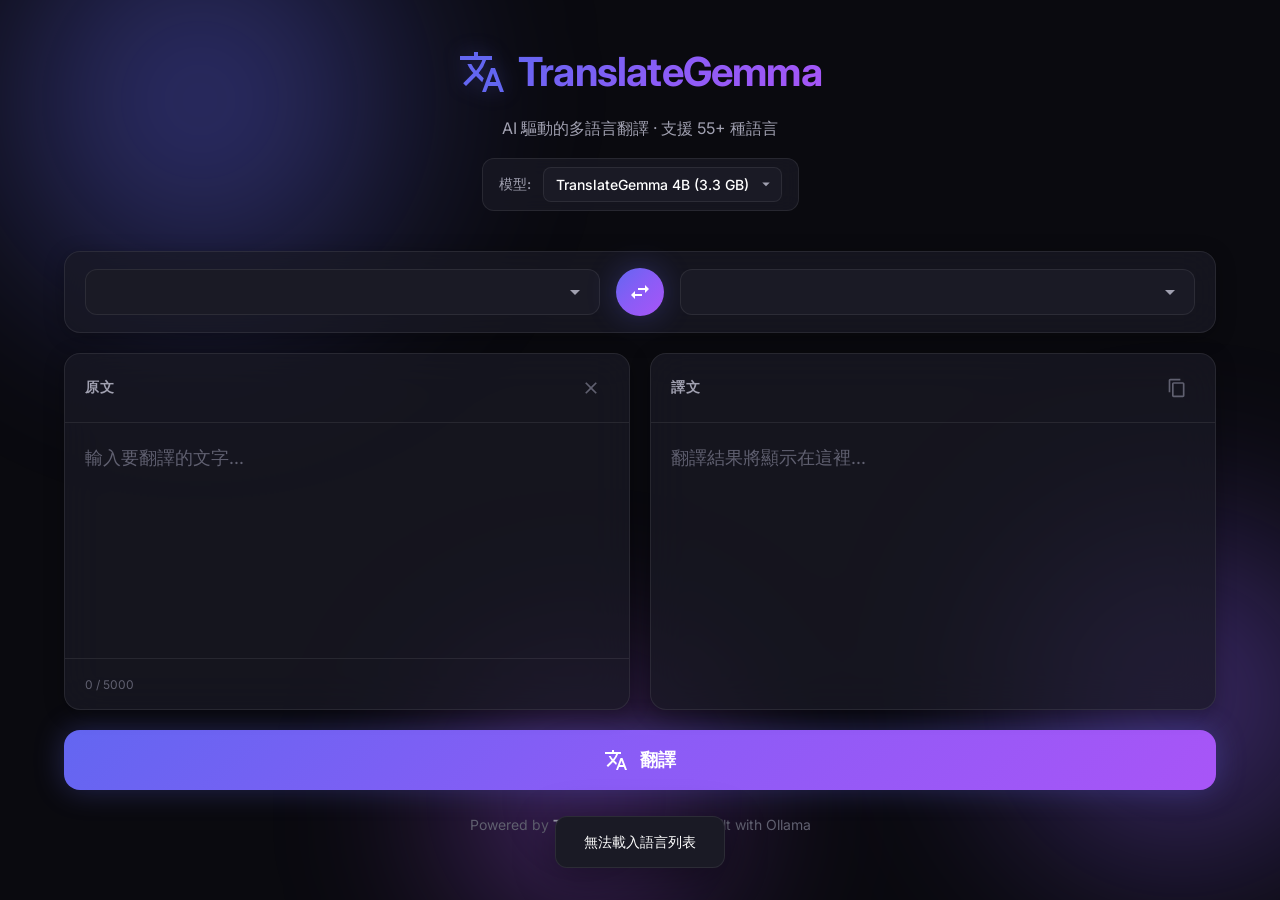
==== app/static/index.html @ 18ddadbc "Initial commit: Translate Gemma testground project" ====
<!DOCTYPE html>
<html lang="zh-Hant">

<head>
    <meta charset="UTF-8">
    <meta name="viewport" content="width=device-width, initial-scale=1.0">
    <meta name="description" content="TranslateGemma - AI-powered translation supporting 55+ languages">
    <title>TranslateGemma 翻譯</title>
    <link rel="preconnect" href="https://fonts.googleapis.com">
    <link rel="preconnect" href="https://fonts.gstatic.com" crossorigin>
    <link href="https://fonts.googleapis.com/css2?family=Inter:wght@300;400;500;600;700&display=swap" rel="stylesheet">
    <link rel="stylesheet" href="styles.css">
</head>

<body>
    <div class="background-effects">
        <div class="gradient-orb orb-1"></div>
        <div class="gradient-orb orb-2"></div>
        <div class="gradient-orb orb-3"></div>
    </div>

    <div class="container">
        <header class="header">
            <div class="logo">
                <svg class="logo-icon" viewBox="0 0 24 24" fill="none" xmlns="http://www.w3.org/2000/svg">
                    <path
                        d="M12.87 15.07l-2.54-2.51.03-.03A17.52 17.52 0 0014.07 6H17V4h-7V2H8v2H1v2h11.17C11.5 7.92 10.44 9.75 9 11.35 8.07 10.32 7.3 9.19 6.69 8h-2c.73 1.63 1.73 3.17 2.98 4.56l-5.09 5.02L4 19l5-5 3.11 3.11.76-2.04zM18.5 10h-2L12 22h2l1.12-3h4.75L21 22h2l-4.5-12zm-2.62 7l1.62-4.33L19.12 17h-3.24z"
                        fill="currentColor" />
                </svg>
                <h1>TranslateGemma</h1>
            </div>
            <p class="tagline">AI 驅動的多語言翻譯 · 支援 55+ 種語言</p>
            <div class="model-selector-wrapper">
                <label for="model-select" class="model-label">模型:</label>
                <select id="model-select" class="model-select">
                    <!-- Populated by JavaScript -->
                </select>
            </div>
        </header>

        <main class="translator">
            <div class="language-bar">
                <div class="language-selector">
                    <select id="source-lang" class="lang-select">
                        <!-- Populated by JavaScript -->
                    </select>
                </div>

                <button id="swap-btn" class="swap-button" title="交換語言">
                    <svg viewBox="0 0 24 24" fill="none" xmlns="http://www.w3.org/2000/svg">
                        <path d="M6.99 11L3 15l3.99 4v-3H14v-2H6.99v-3zM21 9l-3.99-4v3H10v2h7.01v3L21 9z"
                            fill="currentColor" />
                    </svg>
                </button>

                <div class="language-selector">
                    <select id="target-lang" class="lang-select">
                        <!-- Populated by JavaScript -->
                    </select>
                </div>
            </div>

            <div class="translation-panels">
                <div class="panel source-panel">
                    <div class="panel-header">
                        <span class="panel-label">原文</span>
                        <button id="clear-btn" class="icon-button" title="清除">
                            <svg viewBox="0 0 24 24" fill="none" xmlns="http://www.w3.org/2000/svg">
                                <path
                                    d="M19 6.41L17.59 5 12 10.59 6.41 5 5 6.41 10.59 12 5 17.59 6.41 19 12 13.41 17.59 19 19 17.59 13.41 12 19 6.41z"
                                    fill="currentColor" />
                            </svg>
                        </button>
                    </div>
                    <textarea id="source-text" class="text-area" placeholder="輸入要翻譯的文字..."
                        spellcheck="false"></textarea>
                    <div class="panel-footer">
                        <span id="char-count" class="char-count">0 / 5000</span>
                    </div>
                </div>

                <div class="panel target-panel">
                    <div class="panel-header">
                        <span class="panel-label">譯文</span>
                        <button id="copy-btn" class="icon-button" title="複製">
                            <svg viewBox="0 0 24 24" fill="none" xmlns="http://www.w3.org/2000/svg">
                                <path
                                    d="M16 1H4c-1.1 0-2 .9-2 2v14h2V3h12V1zm3 4H8c-1.1 0-2 .9-2 2v14c0 1.1.9 2 2 2h11c1.1 0 2-.9 2-2V7c0-1.1-.9-2-2-2zm0 16H8V7h11v14z"
                                    fill="currentColor" />
                            </svg>
                        </button>
                    </div>
                    <div id="target-text" class="text-area target-text">
                        <span class="placeholder-text">翻譯結果將顯示在這裡...</span>
                    </div>
                    <div class="loading-indicator" id="loading">
                        <div class="spinner"></div>
                        <span>翻譯中...</span>
                    </div>
                </div>
            </div>

            <button id="translate-btn" class="translate-button">
                <svg viewBox="0 0 24 24" fill="none" xmlns="http://www.w3.org/2000/svg">
                    <path
                        d="M12.87 15.07l-2.54-2.51.03-.03A17.52 17.52 0 0014.07 6H17V4h-7V2H8v2H1v2h11.17C11.5 7.92 10.44 9.75 9 11.35 8.07 10.32 7.3 9.19 6.69 8h-2c.73 1.63 1.73 3.17 2.98 4.56l-5.09 5.02L4 19l5-5 3.11 3.11.76-2.04zM18.5 10h-2L12 22h2l1.12-3h4.75L21 22h2l-4.5-12zm-2.62 7l1.62-4.33L19.12 17h-3.24z"
                        fill="currentColor" />
                </svg>
                翻譯
            </button>
        </main>

        <footer class="footer">
            <p>Powered by <strong id="model-name-footer">TranslateGemma 4B</strong> · Built with Ollama</p>
        </footer>
    </div>

    <div id="toast" class="toast">已複製到剪貼簿</div>

    <script src="script.js"></script>
</body>

</html>
---- app/static/styles.css ----
/* ===== CSS Variables ===== */
:root {
    --bg-primary: #0a0a0f;
    --bg-secondary: #12121a;
    --bg-tertiary: #1a1a25;
    --bg-glass: rgba(26, 26, 37, 0.7);
    --bg-glass-hover: rgba(35, 35, 50, 0.8);

    --text-primary: #ffffff;
    --text-secondary: #a0a0b0;
    --text-muted: #606070;

    --accent-primary: #6366f1;
    --accent-secondary: #8b5cf6;
    --accent-tertiary: #a855f7;
    --accent-glow: rgba(99, 102, 241, 0.3);

    --gradient-primary: linear-gradient(135deg, #6366f1, #8b5cf6, #a855f7);
    --gradient-glow: linear-gradient(135deg, rgba(99, 102, 241, 0.15), rgba(139, 92, 246, 0.15));

    --border-color: rgba(255, 255, 255, 0.08);
    --border-hover: rgba(255, 255, 255, 0.15);

    --shadow-sm: 0 2px 8px rgba(0, 0, 0, 0.2);
    --shadow-md: 0 4px 20px rgba(0, 0, 0, 0.3);
    --shadow-lg: 0 8px 40px rgba(0, 0, 0, 0.4);
    --shadow-glow: 0 0 30px var(--accent-glow);

    --radius-sm: 8px;
    --radius-md: 12px;
    --radius-lg: 16px;
    --radius-xl: 24px;

    --transition-fast: 0.15s ease;
    --transition-normal: 0.25s ease;
    --transition-slow: 0.4s ease;

    --font-family: 'Inter', -apple-system, BlinkMacSystemFont, 'Segoe UI', sans-serif;
}

/* ===== Reset & Base ===== */
*,
*::before,
*::after {
    margin: 0;
    padding: 0;
    box-sizing: border-box;
}

html {
    font-size: 16px;
    -webkit-font-smoothing: antialiased;
    -moz-osx-font-smoothing: grayscale;
}

body {
    font-family: var(--font-family);
    background: var(--bg-primary);
    color: var(--text-primary);
    min-height: 100vh;
    overflow-x: hidden;
    line-height: 1.6;
}

/* ===== Background Effects ===== */
.background-effects {
    position: fixed;
    top: 0;
    left: 0;
    width: 100%;
    height: 100%;
    pointer-events: none;
    z-index: 0;
    overflow: hidden;
}

.gradient-orb {
    position: absolute;
    border-radius: 50%;
    filter: blur(80px);
    opacity: 0.5;
    animation: float 20s infinite ease-in-out;
}

.orb-1 {
    width: 600px;
    height: 600px;
    background: radial-gradient(circle, var(--accent-primary) 0%, transparent 70%);
    top: -200px;
    left: -100px;
    animation-delay: 0s;
}

.orb-2 {
    width: 500px;
    height: 500px;
    background: radial-gradient(circle, var(--accent-secondary) 0%, transparent 70%);
    top: 50%;
    right: -150px;
    animation-delay: -7s;
}

.orb-3 {
    width: 400px;
    height: 400px;
    background: radial-gradient(circle, var(--accent-tertiary) 0%, transparent 70%);
    bottom: -100px;
    left: 30%;
    animation-delay: -14s;
}

@keyframes float {

    0%,
    100% {
        transform: translate(0, 0) scale(1);
    }

    25% {
        transform: translate(30px, -30px) scale(1.05);
    }

    50% {
        transform: translate(-20px, 20px) scale(0.95);
    }

    75% {
        transform: translate(20px, 30px) scale(1.02);
    }
}

/* ===== Container ===== */
.container {
    position: relative;
    z-index: 1;
    max-width: 1200px;
    margin: 0 auto;
    padding: 40px 24px;
    min-height: 100vh;
    display: flex;
    flex-direction: column;
}

/* ===== Header ===== */
.header {
    text-align: center;
    margin-bottom: 40px;
}

.logo {
    display: inline-flex;
    align-items: center;
    gap: 12px;
    margin-bottom: 12px;
}

.logo-icon {
    width: 48px;
    height: 48px;
    color: var(--accent-primary);
    filter: drop-shadow(0 0 10px var(--accent-glow));
}

.logo h1 {
    font-size: 2.5rem;
    font-weight: 700;
    background: var(--gradient-primary);
    -webkit-background-clip: text;
    -webkit-text-fill-color: transparent;
    background-clip: text;
    letter-spacing: -0.02em;
}

.tagline {
    color: var(--text-secondary);
    font-size: 1rem;
    font-weight: 400;
    margin-bottom: 16px;
}

/* ===== Model Selector ===== */
.model-selector-wrapper {
    display: inline-flex;
    align-items: center;
    gap: 12px;
    padding: 8px 16px;
    background: var(--bg-glass);
    backdrop-filter: blur(10px);
    border: 1px solid var(--border-color);
    border-radius: var(--radius-md);
}

.model-label {
    font-size: 0.875rem;
    font-weight: 500;
    color: var(--text-secondary);
}

.model-select {
    padding: 8px 32px 8px 12px;
    font-family: var(--font-family);
    font-size: 0.875rem;
    font-weight: 500;
    color: var(--text-primary);
    background: var(--bg-tertiary);
    border: 1px solid var(--border-color);
    border-radius: var(--radius-sm);
    cursor: pointer;
    transition: all var(--transition-fast);
    appearance: none;
    background-image: url("data:image/svg+xml,%3Csvg xmlns='http://www.w3.org/2000/svg' width='24' height='24' viewBox='0 0 24 24' fill='%23a0a0b0'%3E%3Cpath d='M7 10l5 5 5-5z'/%3E%3C/svg%3E");
    background-repeat: no-repeat;
    background-position: right 6px center;
    background-size: 18px;
}

.model-select:hover {
    border-color: var(--border-hover);
}

.model-select:focus {
    outline: none;
    border-color: var(--accent-primary);
    box-shadow: 0 0 0 2px var(--accent-glow);
}

.model-select option {
    background: var(--bg-secondary);
    color: var(--text-primary);
}

.model-select option:disabled {
    color: var(--text-muted);
}

/* ===== Translator ===== */
.translator {
    flex: 1;
    display: flex;
    flex-direction: column;
    gap: 20px;
}

/* ===== Language Bar ===== */
.language-bar {
    display: flex;
    align-items: center;
    gap: 16px;
    padding: 16px 20px;
    background: var(--bg-glass);
    backdrop-filter: blur(20px);
    border: 1px solid var(--border-color);
    border-radius: var(--radius-lg);
    box-shadow: var(--shadow-md);
}

.language-selector {
    flex: 1;
}

.lang-select {
    width: 100%;
    padding: 12px 16px;
    font-family: var(--font-family);
    font-size: 1rem;
    font-weight: 500;
    color: var(--text-primary);
    background: var(--bg-tertiary);
    border: 1px solid var(--border-color);
    border-radius: var(--radius-md);
    cursor: pointer;
    transition: all var(--transition-fast);
    appearance: none;
    background-image: url("data:image/svg+xml,%3Csvg xmlns='http://www.w3.org/2000/svg' width='24' height='24' viewBox='0 0 24 24' fill='%23a0a0b0'%3E%3Cpath d='M7 10l5 5 5-5z'/%3E%3C/svg%3E");
    background-repeat: no-repeat;
    background-position: right 12px center;
    padding-right: 40px;
}

.lang-select:hover {
    border-color: var(--border-hover);
    background-color: var(--bg-glass-hover);
}

.lang-select:focus {
    outline: none;
    border-color: var(--accent-primary);
    box-shadow: 0 0 0 3px var(--accent-glow);
}

.lang-select option {
    background: var(--bg-secondary);
    color: var(--text-primary);
    padding: 12px;
}

/* ===== Swap Button ===== */
.swap-button {
    width: 48px;
    height: 48px;
    display: flex;
    align-items: center;
    justify-content: center;
    background: var(--gradient-primary);
    border: none;
    border-radius: 50%;
    cursor: pointer;
    transition: all var(--transition-normal);
    box-shadow: var(--shadow-glow);
    flex-shrink: 0;
}

.swap-button svg {
    width: 24px;
    height: 24px;
    color: white;
    transition: transform var(--transition-normal);
}

.swap-button:hover {
    transform: scale(1.1);
    box-shadow: 0 0 40px var(--accent-glow);
}

.swap-button:hover svg {
    transform: rotate(180deg);
}

.swap-button:active {
    transform: scale(0.95);
}

/* ===== Translation Panels ===== */
.translation-panels {
    display: grid;
    grid-template-columns: 1fr 1fr;
    gap: 20px;
    flex: 1;
}

.panel {
    display: flex;
    flex-direction: column;
    background: var(--bg-glass);
    backdrop-filter: blur(20px);
    border: 1px solid var(--border-color);
    border-radius: var(--radius-lg);
    overflow: hidden;
    box-shadow: var(--shadow-md);
    transition: all var(--transition-normal);
    min-height: 300px;
}

.panel:hover {
    border-color: var(--border-hover);
    box-shadow: var(--shadow-lg);
}

.panel-header {
    display: flex;
    align-items: center;
    justify-content: space-between;
    padding: 16px 20px;
    border-bottom: 1px solid var(--border-color);
}

.panel-label {
    font-size: 0.875rem;
    font-weight: 600;
    color: var(--text-secondary);
    text-transform: uppercase;
    letter-spacing: 0.05em;
}

.icon-button {
    width: 36px;
    height: 36px;
    display: flex;
    align-items: center;
    justify-content: center;
    background: transparent;
    border: 1px solid transparent;
    border-radius: var(--radius-sm);
    cursor: pointer;
    color: var(--text-muted);
    transition: all var(--transition-fast);
}

.icon-button svg {
    width: 20px;
    height: 20px;
}

.icon-button:hover {
    background: var(--bg-tertiary);
    border-color: var(--border-color);
    color: var(--text-primary);
}

/* ===== Text Areas ===== */
.text-area {
    flex: 1;
    width: 100%;
    padding: 20px;
    font-family: var(--font-family);
    font-size: 1.125rem;
    line-height: 1.7;
    color: var(--text-primary);
    background: transparent;
    border: none;
    resize: none;
}

textarea.text-area {
    min-height: 200px;
}

textarea.text-area:focus {
    outline: none;
}

textarea.text-area::placeholder {
    color: var(--text-muted);
}

.target-text {
    position: relative;
    overflow-y: auto;
}

.placeholder-text {
    color: var(--text-muted);
}

.panel-footer {
    padding: 12px 20px;
    border-top: 1px solid var(--border-color);
}

.char-count {
    font-size: 0.75rem;
    color: var(--text-muted);
}

/* ===== Loading Indicator ===== */
.loading-indicator {
    display: none;
    align-items: center;
    justify-content: center;
    gap: 12px;
    padding: 20px;
    color: var(--text-secondary);
}

.loading-indicator.active {
    display: flex;
}

.spinner {
    width: 24px;
    height: 24px;
    border: 3px solid var(--border-color);
    border-top-color: var(--accent-primary);
    border-radius: 50%;
    animation: spin 1s linear infinite;
}

@keyframes spin {
    to {
        transform: rotate(360deg);
    }
}

/* ===== Translate Button ===== */
.translate-button {
    display: flex;
    align-items: center;
    justify-content: center;
    gap: 12px;
    width: 100%;
    padding: 18px 32px;
    font-family: var(--font-family);
    font-size: 1.125rem;
    font-weight: 600;
    color: white;
    background: var(--gradient-primary);
    border: none;
    border-radius: var(--radius-lg);
    cursor: pointer;
    transition: all var(--transition-normal);
    box-shadow: var(--shadow-glow);
}

.translate-button svg {
    width: 24px;
    height: 24px;
}

.translate-button:hover {
    transform: translateY(-2px);
    box-shadow: 0 8px 40px var(--accent-glow);
}

.translate-button:active {
    transform: translateY(0);
}

.translate-button:disabled {
    opacity: 0.6;
    cursor: not-allowed;
    transform: none;
}

/* ===== Footer ===== */
.footer {
    text-align: center;
    padding: 24px;
    color: var(--text-muted);
    font-size: 0.875rem;
}

.footer strong {
    color: var(--text-secondary);
}

/* ===== Toast ===== */
.toast {
    position: fixed;
    bottom: 32px;
    left: 50%;
    transform: translateX(-50%) translateY(100px);
    padding: 14px 28px;
    background: var(--bg-tertiary);
    color: var(--text-primary);
    border: 1px solid var(--border-color);
    border-radius: var(--radius-md);
    font-size: 0.875rem;
    font-weight: 500;
    box-shadow: var(--shadow-lg);
    opacity: 0;
    visibility: hidden;
    transition: all var(--transition-normal);
    z-index: 1000;
}

.toast.show {
    transform: translateX(-50%) translateY(0);
    opacity: 1;
    visibility: visible;
}

/* ===== Responsive Design ===== */
@media (max-width: 900px) {
    .translation-panels {
        grid-template-columns: 1fr;
    }

    .panel {
        min-height: 250px;
    }
}

@media (max-width: 600px) {
    .container {
        padding: 24px 16px;
    }

    .logo h1 {
        font-size: 1.75rem;
    }

    .logo-icon {
        width: 36px;
        height: 36px;
    }

    .language-bar {
        flex-direction: column;
        gap: 12px;
    }

    .language-selector {
        width: 100%;
    }

    .swap-button {
        transform: rotate(90deg);
    }

    .swap-button:hover svg {
        transform: rotate(90deg);
    }

    .text-area {
        font-size: 1rem;
    }

    .translate-button {
        padding: 16px 24px;
        font-size: 1rem;
    }
}

/* ===== Scrollbar ===== */
::-webkit-scrollbar {
    width: 8px;
    height: 8px;
}

::-webkit-scrollbar-track {
    background: transparent;
}

::-webkit-scrollbar-thumb {
    background: var(--border-color);
    border-radius: 4px;
}

::-webkit-scrollbar-thumb:hover {
    background: var(--border-hover);
}

/* ===== Selection ===== */
::selection {
    background: var(--accent-primary);
    color: white;
}
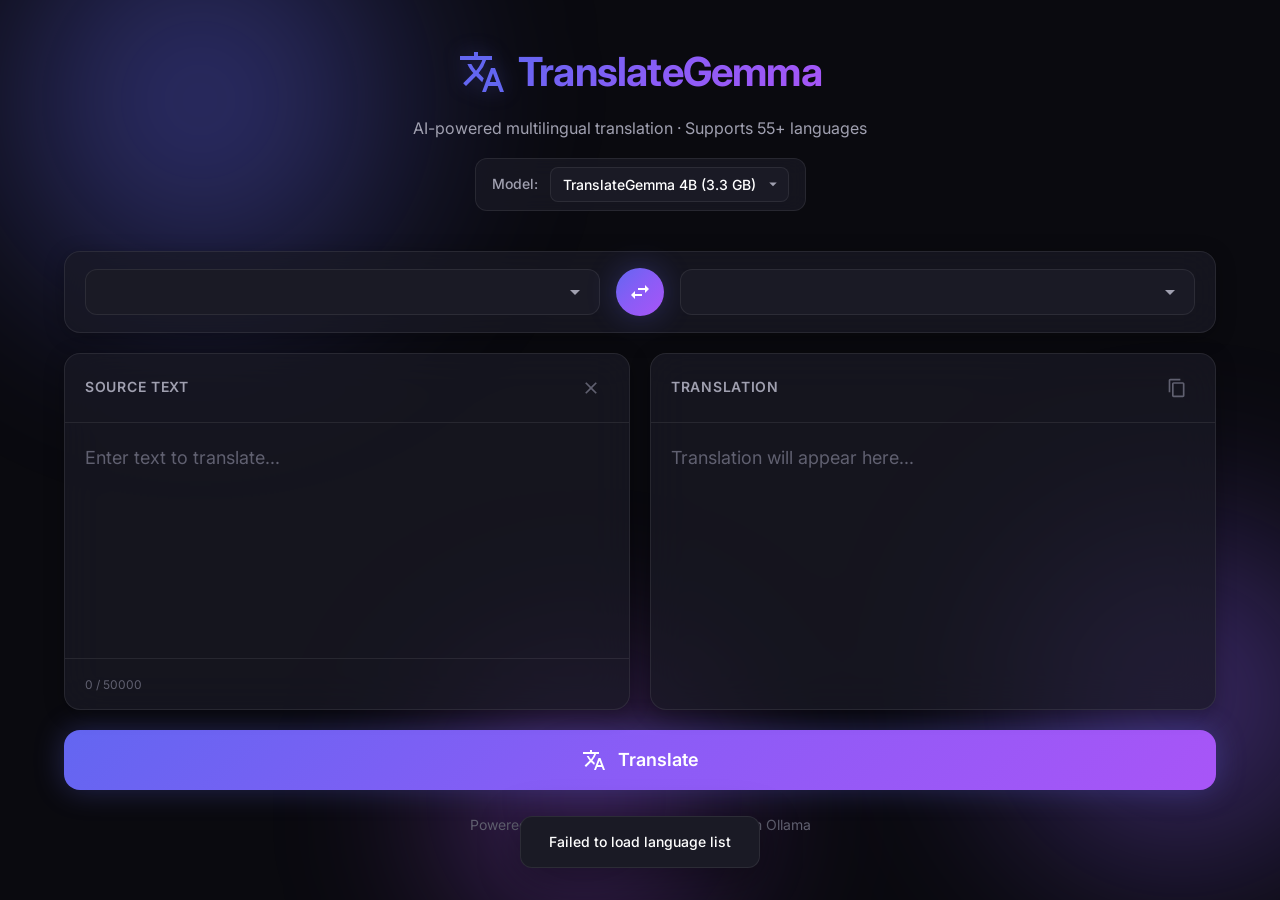
==== commit c449ac89: "Add files via upload" ====
--- a/app/static/index.html
+++ b/app/static/index.html
@@ -1,11 +1,11 @@
 <!DOCTYPE html>
-<html lang="zh-Hant">
+<html lang="en">
 
 <head>
     <meta charset="UTF-8">
     <meta name="viewport" content="width=device-width, initial-scale=1.0">
     <meta name="description" content="TranslateGemma - AI-powered translation supporting 55+ languages">
-    <title>TranslateGemma 翻譯</title>
+    <title>TMLFood Translation</title>
     <link rel="preconnect" href="https://fonts.googleapis.com">
     <link rel="preconnect" href="https://fonts.gstatic.com" crossorigin>
     <link href="https://fonts.googleapis.com/css2?family=Inter:wght@300;400;500;600;700&display=swap" rel="stylesheet">
@@ -29,9 +29,9 @@
                 </svg>
                 <h1>TranslateGemma</h1>
             </div>
-            <p class="tagline">AI 驅動的多語言翻譯 · 支援 55+ 種語言</p>
+            <p class="tagline">AI-powered multilingual translation · Supports 55+ languages</p>
             <div class="model-selector-wrapper">
-                <label for="model-select" class="model-label">模型:</label>
+                <label for="model-select" class="model-label">Model:</label>
                 <select id="model-select" class="model-select">
                     <!-- Populated by JavaScript -->
                 </select>
@@ -46,7 +46,7 @@
                     </select>
                 </div>
 
-                <button id="swap-btn" class="swap-button" title="交換語言">
+                <button id="swap-btn" class="swap-button" title="Swap Languages">
                     <svg viewBox="0 0 24 24" fill="none" xmlns="http://www.w3.org/2000/svg">
                         <path d="M6.99 11L3 15l3.99 4v-3H14v-2H6.99v-3zM21 9l-3.99-4v3H10v2h7.01v3L21 9z"
                             fill="currentColor" />
@@ -63,8 +63,8 @@
             <div class="translation-panels">
                 <div class="panel source-panel">
                     <div class="panel-header">
-                        <span class="panel-label">原文</span>
-                        <button id="clear-btn" class="icon-button" title="清除">
+                        <span class="panel-label">Source Text</span>
+                        <button id="clear-btn" class="icon-button" title="Clear">
                             <svg viewBox="0 0 24 24" fill="none" xmlns="http://www.w3.org/2000/svg">
                                 <path
                                     d="M19 6.41L17.59 5 12 10.59 6.41 5 5 6.41 10.59 12 5 17.59 6.41 19 12 13.41 17.59 19 19 17.59 13.41 12 19 6.41z"
@@ -72,17 +72,17 @@
                             </svg>
                         </button>
                     </div>
-                    <textarea id="source-text" class="text-area" placeholder="輸入要翻譯的文字..."
+                    <textarea id="source-text" class="text-area" placeholder="Enter text to translate..."
                         spellcheck="false"></textarea>
                     <div class="panel-footer">
-                        <span id="char-count" class="char-count">0 / 5000</span>
+                        <span id="char-count" class="char-count">0 / 50000</span>
                     </div>
                 </div>
 
                 <div class="panel target-panel">
                     <div class="panel-header">
-                        <span class="panel-label">譯文</span>
-                        <button id="copy-btn" class="icon-button" title="複製">
+                        <span class="panel-label">Translation</span>
+                        <button id="copy-btn" class="icon-button" title="Copy">
                             <svg viewBox="0 0 24 24" fill="none" xmlns="http://www.w3.org/2000/svg">
                                 <path
                                     d="M16 1H4c-1.1 0-2 .9-2 2v14h2V3h12V1zm3 4H8c-1.1 0-2 .9-2 2v14c0 1.1.9 2 2 2h11c1.1 0 2-.9 2-2V7c0-1.1-.9-2-2-2zm0 16H8V7h11v14z"
@@ -91,11 +91,11 @@
                         </button>
                     </div>
                     <div id="target-text" class="text-area target-text">
-                        <span class="placeholder-text">翻譯結果將顯示在這裡...</span>
+                        <span class="placeholder-text">Translation will appear here...</span>
                     </div>
                     <div class="loading-indicator" id="loading">
                         <div class="spinner"></div>
-                        <span>翻譯中...</span>
+                        <span>Translating...</span>
                     </div>
                 </div>
             </div>
@@ -106,7 +106,7 @@
                         d="M12.87 15.07l-2.54-2.51.03-.03A17.52 17.52 0 0014.07 6H17V4h-7V2H8v2H1v2h11.17C11.5 7.92 10.44 9.75 9 11.35 8.07 10.32 7.3 9.19 6.69 8h-2c.73 1.63 1.73 3.17 2.98 4.56l-5.09 5.02L4 19l5-5 3.11 3.11.76-2.04zM18.5 10h-2L12 22h2l1.12-3h4.75L21 22h2l-4.5-12zm-2.62 7l1.62-4.33L19.12 17h-3.24z"
                         fill="currentColor" />
                 </svg>
-                翻譯
+                Translate
             </button>
         </main>
 
@@ -115,7 +115,7 @@
         </footer>
     </div>
 
-    <div id="toast" class="toast">已複製到剪貼簿</div>
+    <div id="toast" class="toast">Copied to clipboard</div>
 
     <script src="script.js"></script>
 </body>
